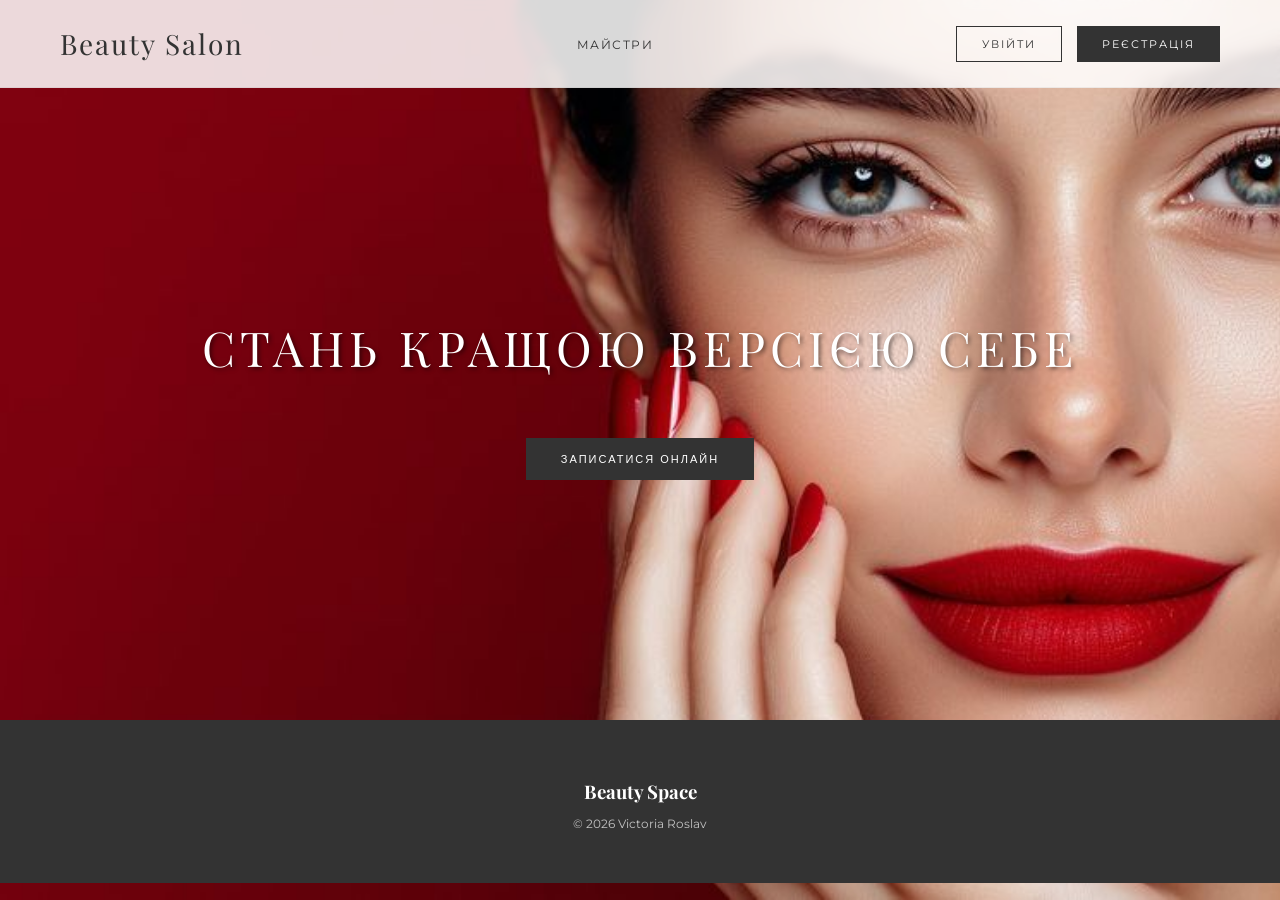
==== frontend/pages/admin.html @ 2a47c20e "Udate file" ====
﻿<!DOCTYPE html>
<html lang="uk">
<head>
    <meta charset="UTF-8">
    <title>Панель Адміністратора | Beauty Space</title>
    <link rel="stylesheet" href="../css/style.css">
</head>
<body class="bg-admin">
    <header class="navbar">
        <a href="admin.html" class="logo">ADMIN PANEL</a>
        <nav class="nav-links">
            <a href="#" onclick="logout(); return false;" class="nav-link">ВИЙТИ</a>
        </nav>
    </header>

    <div id="adminModal" class="modal">
        <div class="modal-content" style="max-height: 85vh; overflow-y: auto;">
            <h2 id="modalTitle" style="font-size: 18px; margin-bottom: 20px;">Редагування</h2>
            <div id="validationError" style="display:none; color: white; background: #dc3545; padding: 10px; margin-bottom: 15px; border-radius: 4px; font-size: 12px;"></div>
            <form id="adminForm">
                <div id="formFields"></div>
                <div style="margin-top: 25px; display: flex; gap: 10px;">
                    <button type="submit" class="btn-premium" style="flex: 1;">ЗБЕРЕГТИ</button>
                    <button type="button" onclick="closeModal()" class="btn-outline" style="flex: 1;">СКАСУВАТИ</button>
                </div>
            </form>
        </div>
    </div>

    <div class="container" style="max-width: 1400px; background: transparent; box-shadow: none; margin-top: 20px;">
        <h1 style="color: white; text-shadow: 2px 2px 8px rgba(0,0,0,0.5); letter-spacing: 4px; margin-bottom: 40px; text-align: center;">УПРАВЛІННЯ САЛОНОМ</h1>

        <div class="admin-grid">
            <section class="admin-section">
                <div style="display: flex; justify-content: space-between; margin-bottom: 10px;">
                    <h3>БРОНЮВАННЯ</h3>
                    <button class="btn-add-main" onclick="openAddModal('bookings')">+</button>
                </div>
                <div class="table-wrapper"><table class="admin-table" id="bookingsTable"></table></div>
            </section>

            <section class="admin-section">
                <div style="display: flex; justify-content: space-between; margin-bottom: 10px;">
                    <h3>ПЛАТЕЖІ</h3>
                    <button class="btn-add-main" onclick="openAddModal('payments')">+</button>
                </div>
                <div class="table-wrapper"><table class="admin-table" id="paymentsTable"></table></div>
            </section>

            <section class="admin-section">
                <div style="display: flex; justify-content: space-between; margin-bottom: 10px;">
                    <h3>КОРИСТУВАЧІ</h3>
                    <button class="btn-add-main" onclick="openAddModal('users')">+</button>
                </div>
                <div class="table-wrapper"><table class="admin-table" id="usersTable"></table></div>
            </section>

            <section class="admin-section">
                <div style="display: flex; justify-content: space-between; margin-bottom: 10px;">
                    <h3>ПОСЛУГИ</h3>
                    <button class="btn-add-main" onclick="openAddModal('services')">+</button>
                </div>
                <div class="table-wrapper"><table class="admin-table" id="servicesTable"></table></div>
            </section>

            <section class="admin-section">
                <div style="display: flex; justify-content: space-between; margin-bottom: 10px;">
                    <h3>РОЗКЛАД</h3>
                    <button class="btn-add-main" onclick="openAddModal('schedules')">+</button>
                </div>
                <div class="table-wrapper"><table class="admin-table" id="schedulesTable"></table></div>
            </section>

            <section class="admin-section">
                <div style="display: flex; justify-content: space-between; margin-bottom: 10px;">
                    <h3>ВІДГУКИ</h3>
                    <button class="btn-add-main" onclick="openAddModal('feedback')">+</button>
                </div>
                <div class="table-wrapper"><table class="admin-table" id="feedbackTable"></table></div>
            </section>
        </div>
    </div>

    <script src="../js/api.js"></script>
    <script src="../js/admin.js"></script>
</body>
</html>
---- frontend/css/style.css ----
﻿/* Підключення елегантного шрифту */
@import url('https://fonts.googleapis.com/css2?family=Montserrat:wght@200;300;400;500&family=Playfair+Display:ital@0;1&display=swap');

:root {
    --primary-dark: #333333;
    --accent-pink: #fdf2f2;
    --overlay: rgba(255, 255, 255, 0.85);
}

body, html {
    margin: 0;
    padding: 0;
    height: 100%;
    font-family: 'Montserrat', sans-serif;
    color: var(--primary-dark);
}

/* Налаштування фонів */
.bg-main {
    background: url('../assets/images/background_3.jpg') no-repeat center center fixed;
    background-size: cover;
}

.bg-auth {
    background: url('../assets/images/background_1.jpg') no-repeat center center fixed;
    background-size: cover;
}

/* Елегантна навігація */
header.navbar {
    display: flex;
    justify-content: space-between;
    align-items: center;
    padding: 25px 60px;
    background: var(--overlay);
    backdrop-filter: blur(5px);
    border-bottom: 1px solid rgba(0,0,0,0.05);
    position: sticky;
    top: 0;
    z-index: 1000;
}

.logo {
    font-family: 'Playfair Display', serif;
    font-size: 28px;
    letter-spacing: 2px;
    text-decoration: none;
    color: var(--primary-dark);
}

.nav-links a {
    text-decoration: none;
    color: var(--primary-dark);
    margin-left: 30px;
    text-transform: uppercase;
    font-size: 12px;
    letter-spacing: 1.5px;
    transition: 0.3s;
}

.nav-links a:hover {
    opacity: 0.6;
}

/* Контентні блоки */
.container {
    max-width: 1100px;
    margin: 50px auto;
    background: var(--overlay);
    padding: 60px;
    border-radius: 2px;
    box-shadow: 0 10px 30px rgba(0,0,0,0.05);
}

h1, h2 {
    font-family: 'Playfair Display', serif;
    font-weight: 400;
    text-align: center;
    margin-bottom: 40px;
}

/* Кнопки в стилі Ofeli */
.btn-premium {
    background: var(--primary-dark);
    color: white;
    border: none;
    padding: 15px 35px;
    text-transform: uppercase;
    letter-spacing: 2px;
    font-size: 11px;
    cursor: pointer;
    transition: 0.4s;
}

.btn-premium:hover {
    background: #555;
    letter-spacing: 3px;
}

/* Форми */
input, select {
    width: 100%;
    padding: 12px;
    margin-bottom: 20px;
    border: 1px solid #ddd;
    background: transparent;
    font-family: inherit;
}
/* Група кнопок авторизації збоку */
.auth-buttons {
    display: flex;
    gap: 15px;
    align-items: center;
}

/* Прозора кнопка з рамкою для "Увійти" */
.btn-outline {
    border: 1px solid var(--primary-dark);
    color: var(--primary-dark);
    background: transparent;
    padding: 10px 25px;
    text-transform: uppercase;
    letter-spacing: 2px;
    font-size: 11px;
    text-decoration: none;
    transition: 0.4s;
    cursor: pointer;
}

.btn-outline:hover {
    background: var(--primary-dark);
    color: white;
}
/* Кнопка повернення назад */
.back-link {
    display: inline-block;
    margin-bottom: 25px;
    font-size: 11px;
    color: var(--primary-dark);
    text-decoration: none;
    letter-spacing: 2px;
    transition: 0.3s ease;
    opacity: 0.7;
}
.back-link:hover {
    opacity: 1;
}

.badge { padding: 4px 8px; border-radius: 4px; font-size: 10px; text-transform: uppercase; }
.status-pending { background: #fff3cd; color: #856404; }
.status-confirmed { background: #d4edda; color: #155724; }
.status-canceled { background: #f8d7da; color: #721c24; }

/* Фон для адмінки */
.bg-admin {
    background: url('../assets/images/background_2.jpg') no-repeat center center fixed;
    background-size: cover;
    min-height: 100vh;
}

/* Модальне вікно для редагування/додавання */
.modal {
    display: none;
    position: fixed;
    z-index: 1000;
    left: 0; top: 0;
    width: 100%; height: 100%;
    background-color: rgba(0,0,0,0.6);
}

.modal-content {
    background-color: white;
    margin: 5% auto;
    padding: 30px;
    width: 400px;
    border-radius: 8px;
    position: relative;
}

.admin-actions-cell {
    display: flex;
    gap: 5px;
}

.btn-edit { background: #ffc107; color: black; border: none; padding: 5px 10px; cursor: pointer; font-size: 11px; }
.btn-delete { background: #dc3545; color: white; border: none; padding: 5px 10px; cursor: pointer; font-size: 11px; }
.btn-add-main { background: var(--primary-dark); color: white; padding: 10px 20px; margin-bottom: 20px; cursor: pointer; border: none; }


/* 1. Сітка для розташування таблиць у два ряди */
.admin-grid {
    display: grid;
    grid-template-columns: 1fr 1fr; 
    gap: 30px;                     
    padding: 20px 0;
}

.admin-section {
    background: rgba(255, 255, 255, 0.65); 
    backdrop-filter: blur(12px);      
    -webkit-backdrop-filter: blur(12px);
    padding: 25px;
    border-radius: 12px;
    border: 1px solid rgba(255, 255, 255, 0.3);
    box-shadow: 0 8px 32px rgba(0, 0, 0, 0.1);
    display: flex;
    flex-direction: column;
    transition: transform 0.3s ease;
}

.admin-section:hover { 
    transform: translateY(-5px); 
}

.table-wrapper {
    max-height: 320px;   
    overflow-y: auto;      
    margin-top: 15px;
    border: 1px solid rgba(0, 0, 0, 0.05);
    background: rgba(255, 255, 255, 0.3);
    border-radius: 4px;
}

.table-wrapper::-webkit-scrollbar {
    width: 4px;
}

.table-wrapper::-webkit-scrollbar-track {
    background: transparent;
}

.table-wrapper::-webkit-scrollbar-thumb {
    background: var(--primary-dark);
    border-radius: 10px;
}

.admin-table {
    width: 100%;
    border-collapse: collapse;
}

.admin-table thead th {
    position: sticky;       
    top: 0;
    background: #f8f8f8;
    z-index: 10;
    padding: 12px;
    text-align: left;
    font-size: 11px;
    text-transform: uppercase;
    letter-spacing: 1px;
    border-bottom: 2px solid #ddd;
}

@media (max-width: 1000px) {
    .admin-grid {
        grid-template-columns: 1fr;
    }
}

.master-card {
    border: 1px solid #eee;
    padding: 20px;
    text-align: center;
    border-radius: 8px;
}

.master-avatar-wrapper {
    width: 80px;
    height: 80px;
    margin: 0 auto 15px;
    border-radius: 50%;
    overflow: hidden; 
}

.master-avatar {
    width: 100%;
    height: 100%;
    object-fit: cover; 
    display: block;
}

.stars {
    color: #d4af37;
}

/* Вітання */
.user-greeting {
    font-size: 11px;
    letter-spacing: 1.5px;
    color: #000;
    margin-right: 20px;
    opacity: 0.8;
}

/* "Обліковий запис" */
.nav-account-link {
    font-size: 11px;
    letter-spacing: 1.5px;
    font-weight: 600;
    color: #000 !important;
    border-bottom: 1px solid rgba(0,0,0,0.2);
    padding-bottom: 2px;
}
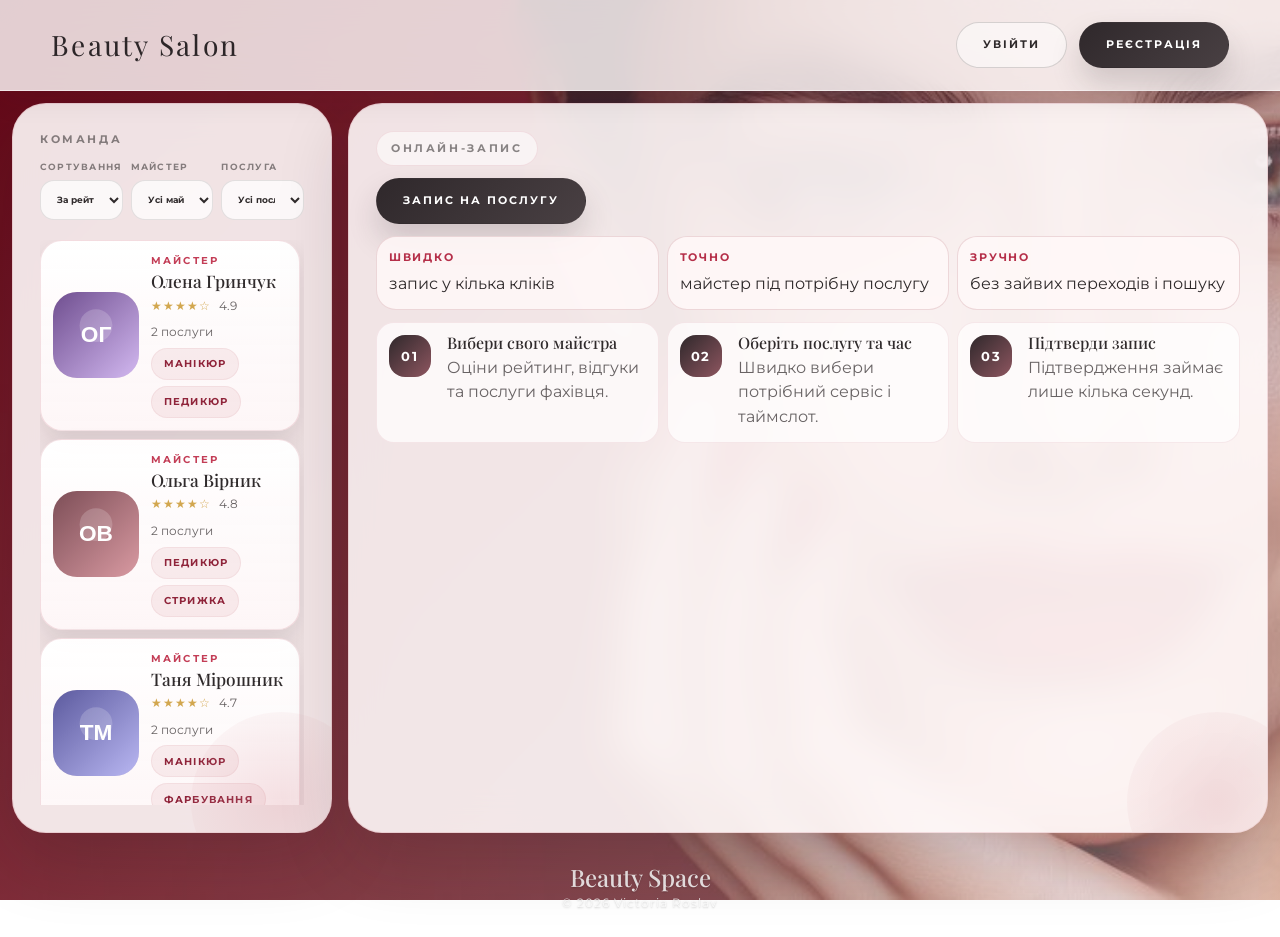
==== commit f52dcae6: "Update files Co-authored-by: Copilot <copilot@github.com>" ====
--- a/frontend/pages/admin.html
+++ b/frontend/pages/admin.html
@@ -1,8 +1,9 @@
-﻿<!DOCTYPE html>
+<!DOCTYPE html>
 <html lang="uk">
 <head>
     <meta charset="UTF-8">
-    <title>Панель Адміністратора | Beauty Space</title>
+    <meta name="viewport" content="width=device-width, initial-scale=1.0">
+    <title>Панель адміністратора | Beauty Space</title>
     <link rel="stylesheet" href="../css/style.css">
 </head>
 <body class="bg-admin">
@@ -27,12 +28,30 @@
         </div>
     </div>
 
-    <div class="container" style="max-width: 1400px; background: transparent; box-shadow: none; margin-top: 20px;">
-        <h1 style="color: white; text-shadow: 2px 2px 8px rgba(0,0,0,0.5); letter-spacing: 4px; margin-bottom: 40px; text-align: center;">УПРАВЛІННЯ САЛОНОМ</h1>
+    <div class="container admin-container">
+        <h1 class="admin-title">УПРАВЛІННЯ САЛОНОМ</h1>
+        <div id="adminLoadStatus" class="admin-load-status" hidden></div>
+
+        <section class="admin-section admin-payment-panel">
+            <div class="admin-section__head">
+                <h3>ПРИЙНЯТТЯ ОПЛАТИ</h3>
+                <button class="btn-add-main" onclick="openAddModal('payments')">+</button>
+            </div>
+            <div class="admin-inline-action">
+                <label>
+                    <span>Платіж для прийняття</span>
+                    <select id="paymentAcceptSelect">
+                        <option value="">Оберіть платіж</option>
+                    </select>
+                </label>
+                <button type="button" class="btn-premium" id="acceptSelectedPaymentBtn">Прийняти</button>
+                <span class="loading-text">Оберіть платіж зверху, щоб швидко змінити його статус на оплачений.</span>
+            </div>
+        </section>
 
         <div class="admin-grid">
             <section class="admin-section">
-                <div style="display: flex; justify-content: space-between; margin-bottom: 10px;">
+                <div class="admin-section__head">
                     <h3>БРОНЮВАННЯ</h3>
                     <button class="btn-add-main" onclick="openAddModal('bookings')">+</button>
                 </div>
@@ -40,7 +59,7 @@
             </section>
 
             <section class="admin-section">
-                <div style="display: flex; justify-content: space-between; margin-bottom: 10px;">
+                <div class="admin-section__head">
                     <h3>ПЛАТЕЖІ</h3>
                     <button class="btn-add-main" onclick="openAddModal('payments')">+</button>
                 </div>
@@ -48,7 +67,7 @@
             </section>
 
             <section class="admin-section">
-                <div style="display: flex; justify-content: space-between; margin-bottom: 10px;">
+                <div class="admin-section__head">
                     <h3>КОРИСТУВАЧІ</h3>
                     <button class="btn-add-main" onclick="openAddModal('users')">+</button>
                 </div>
@@ -56,7 +75,7 @@
             </section>
 
             <section class="admin-section">
-                <div style="display: flex; justify-content: space-between; margin-bottom: 10px;">
+                <div class="admin-section__head">
                     <h3>ПОСЛУГИ</h3>
                     <button class="btn-add-main" onclick="openAddModal('services')">+</button>
                 </div>
@@ -64,7 +83,7 @@
             </section>
 
             <section class="admin-section">
-                <div style="display: flex; justify-content: space-between; margin-bottom: 10px;">
+                <div class="admin-section__head">
                     <h3>РОЗКЛАД</h3>
                     <button class="btn-add-main" onclick="openAddModal('schedules')">+</button>
                 </div>
@@ -72,7 +91,7 @@
             </section>
 
             <section class="admin-section">
-                <div style="display: flex; justify-content: space-between; margin-bottom: 10px;">
+                <div class="admin-section__head">
                     <h3>ВІДГУКИ</h3>
                     <button class="btn-add-main" onclick="openAddModal('feedback')">+</button>
                 </div>
@@ -84,4 +103,4 @@
     <script src="../js/api.js"></script>
     <script src="../js/admin.js"></script>
 </body>
-</html>+</html>
--- a/frontend/css/style.css
+++ b/frontend/css/style.css
@@ -1,304 +1,1550 @@
-﻿/* Підключення елегантного шрифту */
-@import url('https://fonts.googleapis.com/css2?family=Montserrat:wght@200;300;400;500&family=Playfair+Display:ital@0;1&display=swap');
+@import url("https://fonts.googleapis.com/css2?family=Montserrat:wght@300;400;500;600;700&family=Playfair+Display:wght@400;500;600;700&display=swap");
 
 :root {
-    --primary-dark: #333333;
-    --accent-pink: #fdf2f2;
-    --overlay: rgba(255, 255, 255, 0.85);
-}
-
-body, html {
+    --bg-dark: #2c2628;
+    --text: #2f2a2b;
+    --text-soft: rgba(47, 42, 43, 0.72);
+    --muted: rgba(47, 42, 43, 0.56);
+    --accent: #b33d52;
+    --accent-2: #d68b95;
+    --surface: rgba(255, 250, 250, 0.9);
+    --surface-strong: rgba(255, 255, 255, 0.96);
+    --surface-soft: rgba(255, 255, 255, 0.68);
+    --border: rgba(179, 61, 82, 0.15);
+    --shadow: 0 24px 70px rgba(37, 20, 26, 0.18);
+    --shadow-soft: 0 14px 40px rgba(37, 20, 26, 0.12);
+}
+
+* {
+    box-sizing: border-box;
+}
+
+html {
+    scroll-behavior: smooth;
+    scroll-padding-top: 96px;
+}
+
+body {
     margin: 0;
-    padding: 0;
-    height: 100%;
-    font-family: 'Montserrat', sans-serif;
-    color: var(--primary-dark);
-}
-
-/* Налаштування фонів */
-.bg-main {
-    background: url('../assets/images/background_3.jpg') no-repeat center center fixed;
+    min-height: 100vh;
+    min-height: 100svh;
+    font-family: "Montserrat", sans-serif;
+    color: var(--text);
+    line-height: 1.55;
+    overflow-x: hidden;
+}
+
+body.bg-main,
+body.bg-auth,
+body.bg-admin {
+    background-position: center;
+    background-repeat: no-repeat;
     background-size: cover;
-}
-
-.bg-auth {
-    background: url('../assets/images/background_1.jpg') no-repeat center center fixed;
-    background-size: cover;
-}
-
-/* Елегантна навігація */
-header.navbar {
-    display: flex;
-    justify-content: space-between;
-    align-items: center;
-    padding: 25px 60px;
-    background: var(--overlay);
-    backdrop-filter: blur(5px);
-    border-bottom: 1px solid rgba(0,0,0,0.05);
+    background-attachment: fixed;
+}
+
+body.bg-main {
+    background-image:
+        linear-gradient(135deg, rgba(74, 10, 27, 0.56), rgba(255, 232, 235, 0.42)),
+        url("../assets/images/background_3.jpg");
+}
+
+body.bg-auth {
+    background-image:
+        linear-gradient(135deg, rgba(74, 10, 27, 0.5), rgba(255, 239, 241, 0.48)),
+        url("../assets/images/background_1.jpg");
+}
+
+body.bg-admin {
+    background-image:
+        linear-gradient(135deg, rgba(37, 20, 26, 0.62), rgba(255, 232, 235, 0.36)),
+        url("../assets/images/background_2.jpg");
+}
+
+img {
+    display: block;
+    max-width: 100%;
+}
+
+a {
+    color: inherit;
+    text-decoration: none;
+}
+
+h1,
+h2,
+h3,
+h4 {
+    margin: 0;
+    font-family: "Playfair Display", serif;
+    font-weight: 500;
+    line-height: 1.05;
+}
+
+p {
+    margin: 0;
+}
+
+::selection {
+    background: rgba(179, 61, 82, 0.18);
+}
+
+::-webkit-scrollbar {
+    width: 12px;
+    height: 12px;
+}
+
+::-webkit-scrollbar-track {
+    background: rgba(255, 255, 255, 0.24);
+}
+
+::-webkit-scrollbar-thumb {
+    background: linear-gradient(180deg, rgba(179, 61, 82, 0.7), rgba(214, 139, 149, 0.7));
+    border-radius: 999px;
+    border: 3px solid transparent;
+    background-clip: padding-box;
+}
+
+.navbar {
     position: sticky;
     top: 0;
     z-index: 1000;
+    display: flex;
+    align-items: center;
+    justify-content: space-between;
+    gap: 20px;
+    padding: 22px clamp(20px, 4vw, 64px);
+    background: rgba(255, 250, 250, 0.82);
+    backdrop-filter: blur(18px);
+    border-bottom: 1px solid rgba(255, 255, 255, 0.5);
+    box-shadow: 0 8px 30px rgba(54, 28, 34, 0.08);
 }
 
 .logo {
-    font-family: 'Playfair Display', serif;
-    font-size: 28px;
-    letter-spacing: 2px;
-    text-decoration: none;
-    color: var(--primary-dark);
-}
-
-.nav-links a {
-    text-decoration: none;
-    color: var(--primary-dark);
-    margin-left: 30px;
+    font-family: "Playfair Display", serif;
+    font-size: clamp(28px, 2.2vw, 42px);
+    letter-spacing: 0.08em;
+    color: var(--bg-dark);
+    white-space: nowrap;
+}
+
+.nav-links {
+    display: flex;
+    align-items: center;
+    justify-content: center;
+    gap: 22px;
+    flex: 1;
+    flex-wrap: wrap;
+}
+
+.nav-links a,
+.nav-account-link {
+    display: inline-flex;
+    align-items: center;
+    justify-content: center;
+    min-height: 42px;
+    padding: 0 2px;
+    font-size: 11px;
+    font-weight: 700;
+    letter-spacing: 0.18em;
     text-transform: uppercase;
+    color: var(--text);
+    opacity: 0.8;
+    transition: opacity 0.2s ease, transform 0.2s ease;
+}
+
+.nav-links a:hover,
+.nav-account-link:hover {
+    opacity: 1;
+    transform: translateY(-1px);
+}
+
+.auth-buttons {
+    display: flex;
+    align-items: center;
+    gap: 12px;
+    flex-wrap: wrap;
+}
+
+.user-greeting {
+    display: inline-flex;
+    align-items: center;
+    margin-right: 8px;
     font-size: 12px;
-    letter-spacing: 1.5px;
-    transition: 0.3s;
-}
-
-.nav-links a:hover {
-    opacity: 0.6;
-}
-
-/* Контентні блоки */
+    font-weight: 600;
+    letter-spacing: 0.06em;
+    color: var(--text);
+    opacity: 0.85;
+}
+
+.btn-premium,
+.btn-outline {
+    display: inline-flex;
+    align-items: center;
+    justify-content: center;
+    min-height: 46px;
+    padding: 0 26px;
+    border-radius: 999px;
+    border: 1px solid transparent;
+    font: inherit;
+    font-size: 11px;
+    font-weight: 700;
+    letter-spacing: 0.18em;
+    text-transform: uppercase;
+    cursor: pointer;
+    transition: transform 0.22s ease, box-shadow 0.22s ease, background 0.22s ease, color 0.22s ease, border-color 0.22s ease;
+}
+
+.btn-premium {
+    color: #fff;
+    background: linear-gradient(135deg, #2f282b, #494043);
+    box-shadow: 0 16px 30px rgba(47, 40, 43, 0.18);
+}
+
+.btn-outline {
+    color: var(--text);
+    background: rgba(255, 255, 255, 0.55);
+    border-color: rgba(47, 42, 43, 0.18);
+}
+
+.btn-premium:hover,
+.btn-outline:hover {
+    transform: translateY(-1px);
+    box-shadow: 0 18px 36px rgba(47, 40, 43, 0.16);
+}
+
+.btn-premium:hover {
+    background: linear-gradient(135deg, #3b3336, #5a5054);
+}
+
+.btn-outline:hover {
+    background: rgba(255, 255, 255, 0.86);
+}
+
+.btn-block {
+    width: 100%;
+}
+
+.container,
+.auth-card,
+.home-panel {
+    border: 1px solid var(--border);
+    box-shadow: var(--shadow);
+    backdrop-filter: blur(18px);
+}
+
 .container {
-    max-width: 1100px;
-    margin: 50px auto;
-    background: var(--overlay);
-    padding: 60px;
-    border-radius: 2px;
-    box-shadow: 0 10px 30px rgba(0,0,0,0.05);
-}
-
-h1, h2 {
-    font-family: 'Playfair Display', serif;
-    font-weight: 400;
+    width: min(1120px, calc(100% - 32px));
+    margin: 40px auto;
+    padding: clamp(24px, 4vw, 44px);
+    border-radius: 30px;
+    background: var(--surface);
+}
+
+.home-shell {
+    width: min(1320px, calc(100% - 24px));
+    margin: 12px auto 16px;
+    display: grid;
+    grid-template-columns: minmax(320px, 0.34fr) minmax(0, 1fr);
+    gap: 16px;
+    align-items: stretch;
+    min-height: calc(100svh - 170px);
+}
+
+.home-panel {
+    position: relative;
+    overflow: hidden;
+    padding: clamp(18px, 2.1vw, 28px);
+    border-radius: 34px;
+    background: rgba(255, 250, 250, 0.9);
+    height: 100%;
+    min-height: 0;
+}
+
+.home-panel::after {
+    content: "";
+    position: absolute;
+    inset: auto -40px -60px auto;
+    width: 180px;
+    height: 180px;
+    border-radius: 50%;
+    background: radial-gradient(circle, rgba(214, 139, 149, 0.22), rgba(214, 139, 149, 0));
+    pointer-events: none;
+}
+
+.home-panel--masters {
+    display: flex;
+    flex-direction: column;
+    gap: 12px;
+    max-height: calc(100svh - 170px);
+    justify-content: flex-start;
+}
+
+.home-panel--masters .home-master-grid {
+    order: 2;
+    margin-top: 8px;
+}
+
+.home-panel--masters .home-controls {
+    order: 1;
+}
+
+.home-panel--booking {
+    display: flex;
+    flex-direction: column;
+    gap: 12px;
+    max-height: calc(100svh - 170px);
+}
+
+.home-eyebrow {
+    font-size: 11px;
+    font-weight: 700;
+    letter-spacing: 0.24em;
+    text-transform: uppercase;
+    color: var(--muted);
+}
+
+.home-eyebrow--pill {
+    width: fit-content;
+    padding: 8px 14px;
+    border-radius: 999px;
+    background: rgba(255, 255, 255, 0.56);
+    border: 1px solid rgba(179, 61, 82, 0.12);
+}
+
+.home-title {
+    font-size: clamp(28px, 2.6vw, 48px);
+    color: var(--text);
+}
+
+.home-panel--masters .home-title {
+    margin-bottom: 2px;
+}
+
+.home-title--large {
+    font-size: clamp(30px, 3vw, 50px);
+}
+
+.home-text {
+    max-width: 60ch;
+    font-size: 13px;
+    color: var(--text-soft);
+}
+
+.home-text--lead {
+    font-size: 14px;
+}
+
+.home-controls {
+    display: grid;
+    grid-template-columns: repeat(3, minmax(0, 1fr));
+    gap: 8px;
+}
+
+.home-controls label {
+    display: grid;
+    gap: 6px;
+    font-size: 9px;
+    font-weight: 700;
+    letter-spacing: 0.14em;
+    text-transform: uppercase;
+    color: var(--muted);
+}
+
+.home-controls select,
+.home-controls input {
+    min-height: 40px;
+    padding: 8px 12px;
+    border-radius: 14px;
+}
+
+.home-cta-row {
+    display: flex;
+    flex-wrap: wrap;
+    gap: 12px;
+}
+
+.home-feature-grid {
+    display: grid;
+    grid-template-columns: repeat(3, minmax(0, 1fr));
+    gap: 8px;
+}
+
+.home-feature {
+    padding: 12px;
+    border-radius: 20px;
+    background: rgba(255, 247, 248, 0.88);
+    border: 1px solid rgba(211, 167, 172, 0.4);
+}
+
+.home-feature strong {
+    display: block;
+    margin-bottom: 6px;
+    font-size: 11px;
+    letter-spacing: 0.16em;
+    text-transform: uppercase;
+    color: #b52f49;
+}
+
+.master-dashboard .home-feature {
+    min-height: 86px;
+}
+
+.booking-steps {
+    display: grid;
+    grid-template-columns: repeat(3, minmax(0, 1fr));
+    gap: 8px;
+}
+
+.booking-step {
+    display: grid;
+    grid-template-columns: 48px 1fr;
+    gap: 10px;
+    align-items: start;
+    padding: 12px;
+    border-radius: 18px;
+    background: rgba(255, 255, 255, 0.74);
+    border: 1px solid rgba(179, 61, 82, 0.1);
+}
+
+.booking-step__num {
+    display: grid;
+    place-items: center;
+    width: 42px;
+    height: 42px;
+    border-radius: 16px;
+    font-size: 13px;
+    font-weight: 700;
+    letter-spacing: 0.12em;
+    color: #fff;
+    background: linear-gradient(135deg, #2f282b, #8e5660);
+}
+
+.booking-step h3 {
+    margin-bottom: 4px;
+    font-size: 16px;
+}
+
+.booking-step p {
+    color: var(--text-soft);
+}
+
+.home-master-grid {
+    display: grid;
+    grid-template-columns: 1fr;
+    gap: 8px;
+    max-height: calc(100svh - 300px);
+    overflow-y: auto;
+    padding-right: 4px;
+    align-content: start;
+}
+
+.home-master-card {
+    display: grid;
+    grid-template-columns: 86px minmax(0, 1fr);
+    gap: 12px;
+    align-items: center;
+    padding: 12px;
+    border-radius: 22px;
+    background: linear-gradient(180deg, rgba(255, 255, 255, 0.98), rgba(255, 247, 248, 0.94));
+    border: 1px solid rgba(179, 61, 82, 0.14);
+    box-shadow: 0 12px 26px rgba(37, 20, 26, 0.12);
+}
+
+.home-master-card__avatar {
+    width: 86px;
+    height: 86px;
+    border-radius: 24px;
+    object-fit: cover;
+    background: #f3e9ea;
+    box-shadow: inset 0 0 0 1px rgba(179, 61, 82, 0.08);
+}
+
+.home-master-card__info {
+    min-width: 0;
+}
+
+.home-master-card__role {
+    margin-bottom: 4px;
+    font-size: 10px;
+    font-weight: 700;
+    letter-spacing: 0.22em;
+    text-transform: uppercase;
+    color: #c33d56;
+}
+
+.home-master-card__name {
+    margin-bottom: 6px;
+    font-size: clamp(17px, 1.35vw, 22px);
+}
+
+.home-master-card__meta {
+    display: flex;
+    flex-wrap: wrap;
+    gap: 8px 14px;
+    margin-bottom: 6px;
+    font-size: 12px;
+    color: var(--text-soft);
+}
+
+.master-meta {
+    display: inline-flex;
+    align-items: center;
+    gap: 8px;
+}
+
+.master-services {
+    display: flex;
+    flex-wrap: wrap;
+    gap: 6px;
+}
+
+.master-feedback {
+    margin-top: 6px;
+}
+
+.master-feedback__title {
+    margin-bottom: 6px;
+    font-size: 10px;
+    font-weight: 700;
+    letter-spacing: 0.18em;
+    text-transform: uppercase;
+    color: var(--muted);
+}
+
+.master-feedback__list {
+    display: grid;
+    gap: 8px;
+}
+
+.master-review {
+    padding: 7px 9px;
+    border-radius: 12px;
+    background: rgba(255, 255, 255, 0.72);
+    border: 1px solid rgba(179, 61, 82, 0.08);
+}
+
+.master-review__top {
+    display: grid;
+    gap: 3px;
+    font-size: 12px;
+    color: var(--text-soft);
+}
+
+.master-review__empty {
+    font-size: 13px;
+    color: var(--muted);
+}
+
+.master-service-chip {
+    display: inline-flex;
+    align-items: center;
+    min-height: 32px;
+    padding: 0 12px;
+    border-radius: 999px;
+    background: rgba(179, 61, 82, 0.08);
+    color: #8f243a;
+    border: 1px solid rgba(179, 61, 82, 0.08);
+    font-size: 10px;
+    font-weight: 700;
+    letter-spacing: 0.12em;
+    text-transform: uppercase;
+}
+
+.is-collapsed {
+    display: none !important;
+}
+
+.auth-card {
+    width: min(560px, calc(100% - 32px));
+    margin: 7vh auto 40px;
+    padding: clamp(28px, 4vw, 42px);
+    border-radius: 34px;
+    background: var(--surface);
+}
+
+.auth-card--compact {
+    width: min(430px, calc(100% - 32px));
+}
+
+.auth-title {
+    margin-top: 10px;
+    font-size: clamp(32px, 3.2vw, 52px);
+}
+
+.auth-note {
+    margin-top: 10px;
+    color: var(--text-soft);
+}
+
+.auth-note a {
+    color: #8f243a;
+    font-weight: 700;
+}
+
+.auth-note--center {
+    margin-top: 18px;
     text-align: center;
-    margin-bottom: 40px;
-}
-
-/* Кнопки в стилі Ofeli */
-.btn-premium {
-    background: var(--primary-dark);
+}
+
+.auth-form {
+    display: grid;
+    gap: 14px;
+    margin-top: 24px;
+}
+
+input,
+select,
+textarea {
+    width: 100%;
+    min-height: 48px;
+    padding: 13px 16px;
+    border-radius: 16px;
+    border: 1px solid rgba(47, 42, 43, 0.12);
+    background: rgba(255, 255, 255, 0.75);
+    color: var(--text);
+    font: inherit;
+    outline: none;
+    transition: border-color 0.2s ease, box-shadow 0.2s ease, transform 0.2s ease;
+}
+
+textarea {
+    min-height: 120px;
+    resize: vertical;
+}
+
+input:focus,
+select:focus,
+textarea:focus {
+    border-color: rgba(179, 61, 82, 0.35);
+    box-shadow: 0 0 0 4px rgba(179, 61, 82, 0.1);
+}
+
+.form-error {
+    padding: 12px 14px;
+    border-radius: 14px;
+    background: rgba(220, 53, 69, 0.08);
+    border: 1px solid rgba(220, 53, 69, 0.2);
+    color: #ad2f42;
+    font-size: 13px;
+}
+
+.back-link {
+    display: inline-flex;
+    align-items: center;
+    gap: 8px;
+    margin-bottom: 12px;
+    font-size: 11px;
+    font-weight: 700;
+    letter-spacing: 0.2em;
+    text-transform: uppercase;
+    color: var(--muted);
+}
+
+.site-footer {
+    width: min(1500px, calc(100% - 32px));
+    margin: 0 auto 24px;
+    padding: 16px 20px 0;
+    color: rgba(255, 255, 255, 0.86);
+    text-align: center;
+    text-shadow: 0 1px 2px rgba(0, 0, 0, 0.2);
+}
+
+.site-footer h3 {
+    margin-bottom: 4px;
+    font-size: 24px;
+}
+
+.site-footer p {
+    font-size: 12px;
+    letter-spacing: 0.08em;
+}
+
+.badge {
+    display: inline-flex;
+    align-items: center;
+    min-height: 24px;
+    padding: 0 8px;
+    border-radius: 999px;
+    font-size: 10px;
+    font-weight: 700;
+    letter-spacing: 0.12em;
+    text-transform: uppercase;
+}
+
+.status-pending {
+    background: #fff4d6;
+    color: #8f6200;
+}
+
+.status-confirmed {
+    background: #def2e3;
+    color: #166534;
+}
+
+.status-canceled {
+    background: #fde2e6;
+    color: #9f1239;
+}
+
+.status-completed {
+    background: #e8edff;
+    color: #3446b7;
+}
+
+.bg-admin .container {
+    width: min(1560px, calc(100% - 20px));
+}
+
+.admin-container {
+    margin-top: 20px;
+    background: transparent;
+    box-shadow: none;
+}
+
+.master-dashboard {
+    display: grid;
+    gap: 18px;
+}
+
+.master-dashboard__hero {
+    display: grid;
+    grid-template-columns: minmax(0, 1.1fr) minmax(280px, 0.9fr);
+    gap: 18px;
+    align-items: stretch;
+}
+
+.master-dashboard__stats {
+    align-content: start;
+}
+
+.master-dashboard__grid {
+    align-items: start;
+}
+
+.master-profile-panel {
+    gap: 12px;
+}
+
+.master-profile-top {
+    display: grid;
+    grid-template-columns: 120px 1fr;
+    gap: 14px;
+    align-items: center;
+}
+
+.master-profile-avatar {
+    width: 120px;
+    height: 120px;
+    border-radius: 28px;
+    object-fit: cover;
+    background: rgba(255, 255, 255, 0.7);
+    box-shadow: inset 0 0 0 1px rgba(179, 61, 82, 0.08), 0 12px 24px rgba(37, 20, 26, 0.12);
+}
+
+.master-avatar-picker {
+    display: grid;
+    gap: 8px;
+}
+
+.master-file-input {
+    display: grid;
+    gap: 8px;
+}
+
+.master-file-input input[type="file"] {
+    padding: 11px 12px;
+    border-radius: 14px;
+    background: rgba(255, 255, 255, 0.8);
+}
+
+.master-avatar-picker label,
+.master-filter {
+    display: grid;
+    gap: 6px;
+    font-size: 11px;
+    font-weight: 700;
+    letter-spacing: 0.12em;
+    text-transform: uppercase;
+    color: var(--muted);
+}
+
+.master-services-picker {
+    display: grid;
+    gap: 8px;
+}
+
+.master-services-picker select {
+    min-height: 220px;
+    padding: 12px;
+}
+
+.master-bookings-panel {
+    gap: 12px;
+}
+
+.master-bookings-list {
+    display: grid;
+    gap: 12px;
+}
+
+.master-reviews-panel {
+    gap: 12px;
+}
+
+.master-reviews-list {
+    display: grid;
+    gap: 12px;
+}
+
+.master-booking-card .master-actions {
+    display: flex;
+    flex-wrap: wrap;
+    gap: 8px;
+    margin-top: 10px;
+}
+
+.master-booking-card__head {
+    display: grid;
+    grid-template-columns: 48px minmax(0, 1fr);
+    gap: 12px;
+    align-items: center;
+    margin-bottom: 10px;
+}
+
+.master-booking-card__avatar {
+    width: 48px;
+    height: 48px;
+    border-radius: 16px;
+    object-fit: cover;
+    background: #f3e9ea;
+    box-shadow: inset 0 0 0 1px rgba(179, 61, 82, 0.08);
+}
+
+.master-booking-card__meta {
+    display: grid;
+    gap: 8px;
+}
+
+.master-booking-card .master-info,
+.master-booking-card .booking-details {
+    font-size: 13px;
+}
+
+.master-review-card {
+    padding: 14px 16px;
+    border-radius: 20px;
+    background: rgba(255, 255, 255, 0.82);
+    border: 1px solid rgba(179, 61, 82, 0.1);
+    box-shadow: var(--shadow-soft);
+}
+
+.master-review-card__top {
+    display: flex;
+    flex-wrap: wrap;
+    justify-content: space-between;
+    gap: 8px;
+    align-items: center;
+    margin-bottom: 8px;
+}
+
+.master-review-card__meta {
+    display: grid;
+    gap: 6px;
+    color: var(--text-soft);
+    font-size: 13px;
+}
+
+.admin-title {
+    margin-bottom: 30px;
     color: white;
-    border: none;
-    padding: 15px 35px;
+    text-align: center;
+    text-shadow: 2px 2px 8px rgba(0, 0, 0, 0.5);
+    letter-spacing: 4px;
+}
+
+.admin-load-status {
+    margin-bottom: 18px;
+    padding: 12px 14px;
+    border-radius: 16px;
+    background: rgba(255, 244, 214, 0.9);
+    border: 1px solid rgba(143, 98, 0, 0.18);
+    color: #6d4f00;
+    font-size: 13px;
+    font-weight: 600;
+}
+
+.admin-grid {
+    display: grid;
+    grid-template-columns: repeat(2, minmax(0, 1fr));
+    gap: 16px;
+}
+
+.admin-payment-panel {
+    margin-bottom: 16px;
+}
+
+.admin-inline-action {
+    display: grid;
+    grid-template-columns: minmax(220px, 1fr) 180px auto;
+    gap: 8px;
+    align-items: end;
+    padding: 12px;
+    border-radius: 18px;
+    background: rgba(255, 255, 255, 0.55);
+    border: 1px solid rgba(179, 61, 82, 0.08);
+}
+
+.admin-section__head {
+    display: flex;
+    align-items: center;
+    justify-content: space-between;
+    gap: 10px;
+    margin-bottom: 10px;
+}
+
+.admin-inline-action label {
+    display: grid;
+    gap: 6px;
+    font-size: 11px;
+    font-weight: 700;
+    letter-spacing: 0.12em;
     text-transform: uppercase;
-    letter-spacing: 2px;
-    font-size: 11px;
-    cursor: pointer;
-    transition: 0.4s;
-}
-
-.btn-premium:hover {
-    background: #555;
-    letter-spacing: 3px;
-}
-
-/* Форми */
-input, select {
-    width: 100%;
-    padding: 12px;
-    margin-bottom: 20px;
-    border: 1px solid #ddd;
-    background: transparent;
-    font-family: inherit;
-}
-/* Група кнопок авторизації збоку */
-.auth-buttons {
-    display: flex;
-    gap: 15px;
-    align-items: center;
-}
-
-/* Прозора кнопка з рамкою для "Увійти" */
-.btn-outline {
-    border: 1px solid var(--primary-dark);
-    color: var(--primary-dark);
-    background: transparent;
-    padding: 10px 25px;
-    text-transform: uppercase;
-    letter-spacing: 2px;
-    font-size: 11px;
-    text-decoration: none;
-    transition: 0.4s;
-    cursor: pointer;
-}
-
-.btn-outline:hover {
-    background: var(--primary-dark);
-    color: white;
-}
-/* Кнопка повернення назад */
-.back-link {
-    display: inline-block;
-    margin-bottom: 25px;
-    font-size: 11px;
-    color: var(--primary-dark);
-    text-decoration: none;
-    letter-spacing: 2px;
-    transition: 0.3s ease;
-    opacity: 0.7;
-}
-.back-link:hover {
-    opacity: 1;
-}
-
-.badge { padding: 4px 8px; border-radius: 4px; font-size: 10px; text-transform: uppercase; }
-.status-pending { background: #fff3cd; color: #856404; }
-.status-confirmed { background: #d4edda; color: #155724; }
-.status-canceled { background: #f8d7da; color: #721c24; }
-
-/* Фон для адмінки */
-.bg-admin {
-    background: url('../assets/images/background_2.jpg') no-repeat center center fixed;
-    background-size: cover;
-    min-height: 100vh;
-}
-
-/* Модальне вікно для редагування/додавання */
-.modal {
-    display: none;
-    position: fixed;
-    z-index: 1000;
-    left: 0; top: 0;
-    width: 100%; height: 100%;
-    background-color: rgba(0,0,0,0.6);
-}
-
-.modal-content {
-    background-color: white;
-    margin: 5% auto;
-    padding: 30px;
-    width: 400px;
-    border-radius: 8px;
-    position: relative;
-}
-
-.admin-actions-cell {
-    display: flex;
-    gap: 5px;
-}
-
-.btn-edit { background: #ffc107; color: black; border: none; padding: 5px 10px; cursor: pointer; font-size: 11px; }
-.btn-delete { background: #dc3545; color: white; border: none; padding: 5px 10px; cursor: pointer; font-size: 11px; }
-.btn-add-main { background: var(--primary-dark); color: white; padding: 10px 20px; margin-bottom: 20px; cursor: pointer; border: none; }
-
-
-/* 1. Сітка для розташування таблиць у два ряди */
-.admin-grid {
-    display: grid;
-    grid-template-columns: 1fr 1fr; 
-    gap: 30px;                     
-    padding: 20px 0;
+    color: var(--muted);
+}
+
+.admin-inline-action select {
+    min-height: 42px;
 }
 
 .admin-section {
-    background: rgba(255, 255, 255, 0.65); 
-    backdrop-filter: blur(12px);      
-    -webkit-backdrop-filter: blur(12px);
-    padding: 25px;
-    border-radius: 12px;
-    border: 1px solid rgba(255, 255, 255, 0.3);
-    box-shadow: 0 8px 32px rgba(0, 0, 0, 0.1);
     display: flex;
     flex-direction: column;
-    transition: transform 0.3s ease;
-}
-
-.admin-section:hover { 
-    transform: translateY(-5px); 
+    gap: 8px;
+    padding: 14px;
+    border-radius: 24px;
+    background: rgba(255, 255, 255, 0.7);
+    border: 1px solid rgba(255, 255, 255, 0.5);
+    box-shadow: var(--shadow-soft);
 }
 
 .table-wrapper {
-    max-height: 320px;   
-    overflow-y: auto;      
-    margin-top: 15px;
-    border: 1px solid rgba(0, 0, 0, 0.05);
-    background: rgba(255, 255, 255, 0.3);
-    border-radius: 4px;
-}
-
-.table-wrapper::-webkit-scrollbar {
-    width: 4px;
-}
-
-.table-wrapper::-webkit-scrollbar-track {
-    background: transparent;
-}
-
-.table-wrapper::-webkit-scrollbar-thumb {
-    background: var(--primary-dark);
-    border-radius: 10px;
+    max-height: 260px;
+    overflow: auto;
+    border-radius: 18px;
+    border: 1px solid rgba(47, 42, 43, 0.08);
+    background: rgba(255, 255, 255, 0.36);
 }
 
 .admin-table {
     width: 100%;
     border-collapse: collapse;
+    font-size: 13px;
 }
 
 .admin-table thead th {
-    position: sticky;       
+    position: sticky;
     top: 0;
-    background: #f8f8f8;
-    z-index: 10;
-    padding: 12px;
+    z-index: 1;
+    padding: 8px 10px;
     text-align: left;
+    font-size: 10px;
+    letter-spacing: 0.14em;
+    text-transform: uppercase;
+    background: rgba(255, 250, 250, 0.94);
+    border-bottom: 1px solid rgba(47, 42, 43, 0.08);
+}
+
+.admin-table td {
+    padding: 8px 10px;
+    border-bottom: 1px solid rgba(47, 42, 43, 0.06);
+    vertical-align: top;
+    font-size: 12px;
+}
+
+.admin-actions-cell {
+    display: flex;
+    flex-wrap: wrap;
+    gap: 4px;
+}
+
+.btn-row {
+    min-height: 28px;
+    padding: 0 10px;
+    border: 0;
+    border-radius: 10px;
     font-size: 11px;
-    text-transform: uppercase;
-    letter-spacing: 1px;
-    border-bottom: 2px solid #ddd;
-}
-
-@media (max-width: 1000px) {
-    .admin-grid {
-        grid-template-columns: 1fr;
-    }
+    font-weight: 700;
+    cursor: pointer;
+    white-space: nowrap;
+}
+
+.btn-add-main {
+    width: 34px;
+    height: 34px;
+    padding: 0;
+    border: none;
+    border-radius: 12px;
+    background: linear-gradient(135deg, #2f282b, #4f4548);
+    color: #fff;
+    cursor: pointer;
+}
+
+.btn-row-edit {
+    background: #f6d97a;
+    color: #443300;
+}
+
+.btn-row-delete {
+    background: #eb6d7b;
+    color: #fff;
+}
+
+.btn-row-accept {
+    background: linear-gradient(135deg, #2f282b, #4f4548);
+    color: #fff;
+}
+
+.modal {
+    position: fixed;
+    inset: 0;
+    z-index: 1100;
+    display: none;
+    background: rgba(19, 12, 14, 0.62);
+    backdrop-filter: blur(6px);
+}
+
+.modal-content {
+    width: min(460px, calc(100% - 32px));
+    max-height: 88vh;
+    margin: 5vh auto;
+    padding: 28px;
+    overflow: auto;
+    border-radius: 28px;
+    background: rgba(255, 250, 250, 0.96);
+    box-shadow: var(--shadow);
 }
 
 .master-card {
-    border: 1px solid #eee;
-    padding: 20px;
+    display: flex;
+    flex-direction: column;
+    align-items: center;
+    gap: 12px;
+    padding: 18px;
     text-align: center;
-    border-radius: 8px;
+    border-radius: 24px;
+    background: rgba(255, 255, 255, 0.82);
+    border: 1px solid rgba(179, 61, 82, 0.1);
+    box-shadow: var(--shadow-soft);
 }
 
 .master-avatar-wrapper {
-    width: 80px;
-    height: 80px;
-    margin: 0 auto 15px;
-    border-radius: 50%;
-    overflow: hidden; 
+    width: 110px;
+    height: 110px;
+    border-radius: 28px;
+    overflow: hidden;
 }
 
 .master-avatar {
     width: 100%;
     height: 100%;
-    object-fit: cover; 
-    display: block;
+    object-fit: cover;
+}
+
+.master-name {
+    font-size: 24px;
+}
+
+.master-rating {
+    display: flex;
+    flex-wrap: wrap;
+    align-items: center;
+    justify-content: center;
+    gap: 8px;
+    color: var(--text-soft);
+    font-size: 14px;
 }
 
 .stars {
-    color: #d4af37;
-}
-
-/* Вітання */
-.user-greeting {
+    color: #d2a74f;
+    letter-spacing: 0.08em;
+}
+
+.schedule-item {
+    display: flex;
+    align-items: center;
+    justify-content: space-between;
+    gap: 16px;
+    margin-bottom: 14px;
+    padding: 16px 18px;
+    border-radius: 22px;
+    background: rgba(255, 255, 255, 0.82);
+    border: 1px solid rgba(179, 61, 82, 0.08);
+    box-shadow: var(--shadow-soft);
+}
+
+.schedule-info h4 {
+    margin-bottom: 6px;
+    font-size: 22px;
+}
+
+.schedule-info p {
+    color: var(--text-soft);
+}
+
+#mastersGrid {
+    display: grid;
+    grid-template-columns: repeat(auto-fit, minmax(180px, 1fr));
+    gap: 16px;
+}
+
+.container p a,
+.auth-note a {
+    text-decoration: underline;
+    text-underline-offset: 3px;
+}
+
+@media (max-width: 1180px) {
+    .home-shell {
+        grid-template-columns: 1fr;
+    }
+
+    .master-dashboard__hero {
+        grid-template-columns: 1fr;
+    }
+
+    .home-title--large {
+        font-size: clamp(36px, 6vw, 60px);
+    }
+
+    .admin-grid {
+        grid-template-columns: 1fr;
+    }
+
+    .profile-grid {
+        grid-template-columns: 1fr;
+    }
+
+    .profile-grid > .profile-section:first-child,
+    .profile-grid > .profile-section--wide {
+        grid-column: auto;
+        grid-row: auto;
+    }
+
+    .home-controls {
+        grid-template-columns: 1fr;
+    }
+
+    .booking-steps,
+    .home-master-grid {
+        grid-template-columns: 1fr;
+    }
+
+    .admin-inline-action {
+        grid-template-columns: 1fr;
+    }
+
+    .master-profile-top {
+        grid-template-columns: 1fr;
+        justify-items: start;
+    }
+}
+
+@media (max-width: 760px) {
+    .navbar {
+        flex-direction: column;
+        align-items: stretch;
+        text-align: center;
+    }
+
+    .home-shell {
+        min-height: auto;
+    }
+
+    .home-panel--masters,
+    .home-panel--booking {
+        max-height: none;
+    }
+
+    .nav-links {
+        justify-content: center;
+    }
+
+    .auth-buttons {
+        justify-content: center;
+    }
+
+    .home-panel,
+    .container,
+    .auth-card {
+        border-radius: 24px;
+    }
+
+    .master-profile-avatar {
+        width: 96px;
+        height: 96px;
+    }
+
+    .home-feature-grid {
+        grid-template-columns: 1fr;
+    }
+
+    .home-master-card {
+        grid-template-columns: 1fr;
+        justify-items: center;
+        text-align: center;
+    }
+
+    .home-master-card__meta {
+        justify-content: center;
+    }
+
+    .home-master-card__avatar {
+        width: 80px;
+        height: 80px;
+    }
+
+    .booking-step,
+    .schedule-item {
+        grid-template-columns: 1fr;
+        flex-direction: column;
+        align-items: flex-start;
+    }
+
+    .schedule-item {
+        align-items: stretch;
+    }
+
+    .btn-premium,
+    .btn-outline {
+        width: 100%;
+    }
+}
+
+/* Compact home and profile refinements */
+.home-master-grid {
+    max-height: calc(100svh - 300px);
+    overflow-y: auto;
+    padding-right: 4px;
+}
+
+.home-title {
+    font-size: clamp(28px, 2.7vw, 50px);
+}
+
+.home-title--large {
+    font-size: clamp(32px, 3.2vw, 58px);
+}
+
+.booking-history-item {
+    padding: 16px 18px;
+    border-radius: 22px;
+    background: rgba(255, 255, 255, 0.82);
+    border: 1px solid rgba(179, 61, 82, 0.08);
+    box-shadow: var(--shadow-soft);
+}
+
+.booking-header,
+.booking-details,
+.master-info {
+    display: flex;
+    justify-content: space-between;
+    gap: 10px;
+    flex-wrap: wrap;
+}
+
+.booking-header {
+    align-items: center;
+    margin-bottom: 8px;
+}
+
+.service-name {
+    font-weight: 700;
+}
+
+.loading-text,
+.no-data,
+.error-text {
+    color: var(--text-soft);
+}
+
+.booking-page {
+    width: min(980px, calc(100% - 24px));
+}
+
+.booking-panel {
+    display: grid;
+    gap: 24px;
+    padding: clamp(24px, 4vw, 40px);
+    border-radius: 32px;
+    background: rgba(255, 250, 250, 0.92);
+    border: 1px solid rgba(255, 255, 255, 0.5);
+    box-shadow: var(--shadow);
+}
+
+.booking-panel__head {
+    display: flex;
+    flex-wrap: wrap;
+    justify-content: space-between;
+    gap: 18px;
+    align-items: flex-start;
+}
+
+.booking-title {
+    margin-top: 8px;
+    font-size: clamp(30px, 3.3vw, 50px);
+}
+
+.booking-subtitle {
+    max-width: 64ch;
+    margin-top: 10px;
+    color: var(--text-soft);
+}
+
+.booking-legend {
+    display: flex;
+    flex-direction: column;
+    gap: 10px;
+}
+
+.booking-legend__item {
+    display: inline-flex;
+    align-items: center;
+    gap: 8px;
+    padding: 10px 14px;
+    border-radius: 999px;
+    font-size: 12px;
+    font-weight: 700;
+    background: rgba(255, 255, 255, 0.78);
+    border: 1px solid rgba(179, 61, 82, 0.12);
+}
+
+.booking-legend__item--free {
+    color: #166534;
+}
+
+.booking-legend__item--busy {
+    color: #b91c1c;
+}
+
+.booking-form {
+    display: grid;
+    gap: 16px;
+}
+
+.booking-form label {
+    display: grid;
+    gap: 8px;
     font-size: 11px;
-    letter-spacing: 1.5px;
-    color: #000;
-    margin-right: 20px;
-    opacity: 0.8;
-}
-
-/* "Обліковий запис" */
-.nav-account-link {
+    font-weight: 700;
+    letter-spacing: 0.16em;
+    text-transform: uppercase;
+    color: var(--muted);
+}
+
+.booking-help {
+    margin-top: -2px;
+    font-size: 13px;
+    color: var(--text-soft);
+}
+
+.booking-help[data-variant="warning"] {
+    color: #a16207;
+}
+
+.booking-help--legend {
+    margin-top: -8px;
+}
+
+.booking-help[data-variant="info"] {
+    color: var(--text-soft);
+}
+
+.master-preview {
+    display: grid;
+    gap: 8px;
+    padding: 14px 16px;
+    border-radius: 20px;
+    background: rgba(255, 255, 255, 0.84);
+    border: 1px solid rgba(179, 61, 82, 0.12);
+    box-shadow: var(--shadow-soft);
+    color: var(--text-soft);
+}
+
+.master-preview__card {
+    display: grid;
+    grid-template-columns: 74px minmax(0, 1fr);
+    gap: 12px;
+    align-items: center;
+}
+
+.master-preview__avatar {
+    width: 74px;
+    height: 74px;
+    border-radius: 22px;
+    object-fit: cover;
+    background: #f3e9ea;
+    box-shadow: inset 0 0 0 1px rgba(179, 61, 82, 0.08);
+}
+
+.master-preview__empty {
+    font-size: 13px;
+    color: var(--muted);
+}
+
+.master-preview__top {
+    display: flex;
+    flex-wrap: wrap;
+    justify-content: space-between;
+    gap: 8px;
+    align-items: center;
+    color: var(--text);
+}
+
+.master-preview__top strong {
+    font-size: 16px;
+}
+
+.master-preview__rating {
+    font-weight: 700;
+    color: #8f6200;
+}
+
+.master-preview__services {
+    display: flex;
+    flex-wrap: wrap;
+    gap: 8px;
+    font-size: 12px;
+}
+
+.master-preview__services span {
+    display: inline-flex;
+    align-items: center;
+    min-height: 28px;
+    padding: 0 10px;
+    border-radius: 999px;
+    background: rgba(179, 61, 82, 0.08);
+    color: #8f243a;
+}
+
+.booking-submit {
+    margin-top: 6px;
+}
+
+.slot-option--free {
+    color: #166534;
+}
+
+.slot-option--disabled {
+    color: #b91c1c;
+}
+
+.profile-container {
+    width: min(1180px, calc(100% - 24px));
+    padding: clamp(26px, 4vw, 48px);
+}
+
+.profile-intro {
+    display: grid;
+    gap: 10px;
+    margin-bottom: 24px;
+}
+
+.profile-intro h1 {
+    font-size: clamp(34px, 3.2vw, 54px);
+}
+
+.profile-lead {
+    max-width: 70ch;
+    color: var(--text-soft);
+}
+
+.profile-grid {
+    gap: 20px;
+}
+
+.profile-grid {
+    grid-template-columns: minmax(320px, 0.8fr) minmax(0, 1.2fr);
+    align-items: start;
+}
+
+.profile-grid > .profile-section:first-child {
+    grid-row: span 2;
+}
+
+.profile-grid > .profile-section--wide {
+    grid-column: 2;
+}
+
+.profile-section {
+    gap: 14px;
+    padding: 20px;
+}
+
+.profile-section--wide {
+    min-height: 260px;
+}
+
+.section-caption {
+    margin-bottom: 6px;
     font-size: 11px;
-    letter-spacing: 1.5px;
-    font-weight: 600;
-    color: #000 !important;
-    border-bottom: 1px solid rgba(0,0,0,0.2);
-    padding-bottom: 2px;
-}+    font-weight: 700;
+    letter-spacing: 0.18em;
+    text-transform: uppercase;
+    color: var(--muted);
+}
+
+.profile-form {
+    margin-top: 6px;
+}
+
+.profile-avatar-row {
+    display: grid;
+    grid-template-columns: 112px minmax(0, 1fr);
+    gap: 14px;
+    align-items: center;
+}
+
+.profile-avatar {
+    width: 112px;
+    height: 112px;
+    border-radius: 28px;
+    object-fit: cover;
+    background: #f3e9ea;
+    box-shadow: inset 0 0 0 1px rgba(179, 61, 82, 0.08), 0 12px 24px rgba(37, 20, 26, 0.12);
+}
+
+.profile-list {
+    display: grid;
+    gap: 14px;
+    margin-top: 4px;
+}
+
+.profile-list .booking-history-item,
+.profile-list .home-feature {
+    border-radius: 24px;
+}
+
+.profile-list .home-feature {
+    padding: 18px 20px;
+}
+
+.profile-list .home-feature strong {
+    margin-bottom: 8px;
+}
+
+.profile-list .booking-history-item {
+    padding: 18px 20px;
+}
+
+.profile-list .booking-header {
+    margin-bottom: 10px;
+}
+
+.profile-list .service-name {
+    font-size: 18px;
+}
+
+.profile-list .master-info {
+    color: var(--text-soft);
+}
